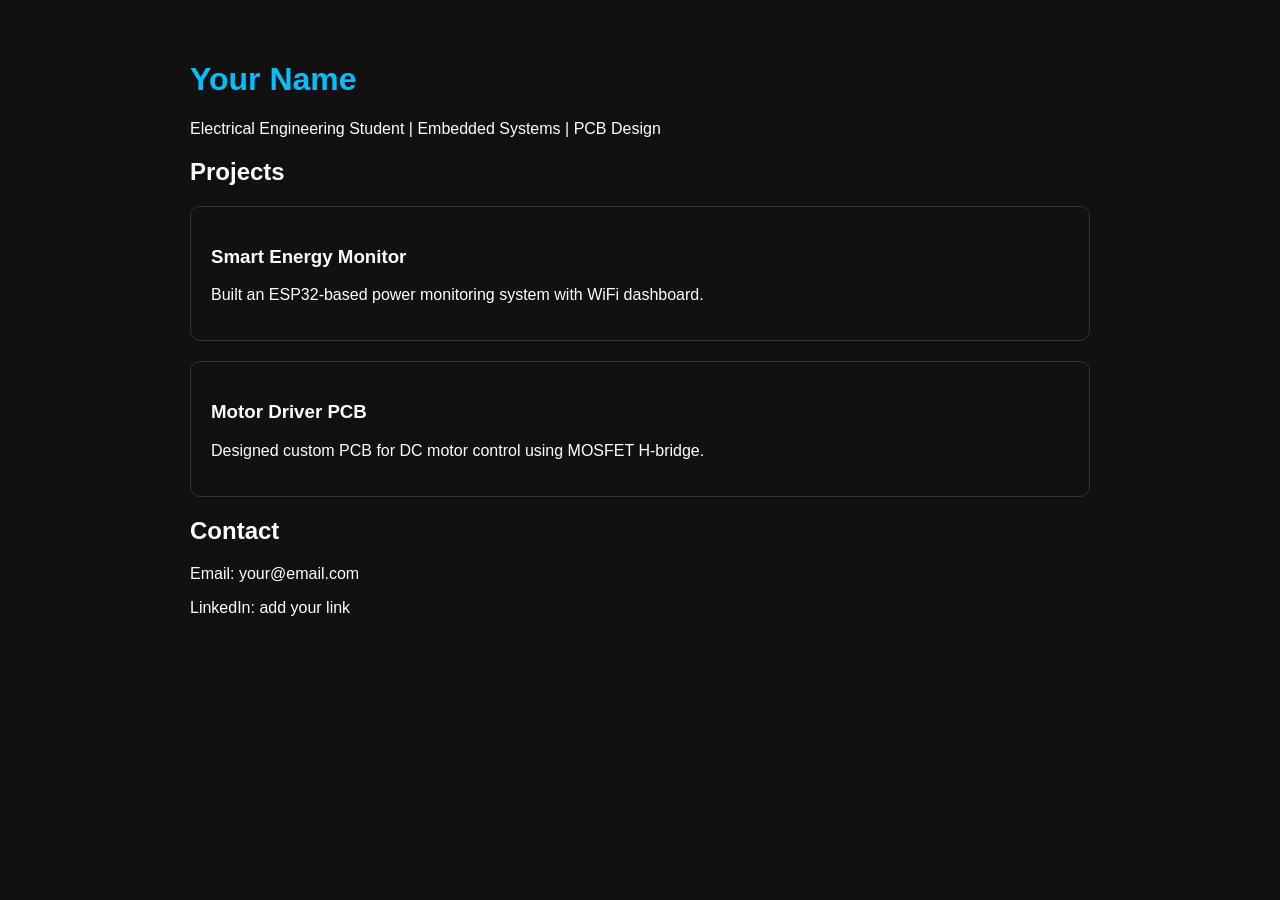
==== index.html @ 7320cc7b "Create index.html" ====
<!DOCTYPE html>
<html>
<head>
  <title>Your Name - Electrical Engineer</title>
  <style>
    body {
      font-family: Arial;
      max-width: 900px;
      margin: auto;
      padding: 40px;
      background: #111;
      color: white;
    }
    h1 { color: #00bfff; }
    .project {
      border: 1px solid #333;
      padding: 20px;
      margin: 20px 0;
      border-radius: 10px;
    }
    a { color: #00bfff; }
  </style>
</head>
<body>

<h1>Your Name</h1>
<p>Electrical Engineering Student | Embedded Systems | PCB Design</p>

<h2>Projects</h2>

<div class="project">
  <h3>Smart Energy Monitor</h3>
  <p>Built an ESP32-based power monitoring system with WiFi dashboard.</p>
</div>

<div class="project">
  <h3>Motor Driver PCB</h3>
  <p>Designed custom PCB for DC motor control using MOSFET H-bridge.</p>
</div>

<h2>Contact</h2>
<p>Email: your@email.com</p>
<p>LinkedIn: add your link</p>

</body>
</html>
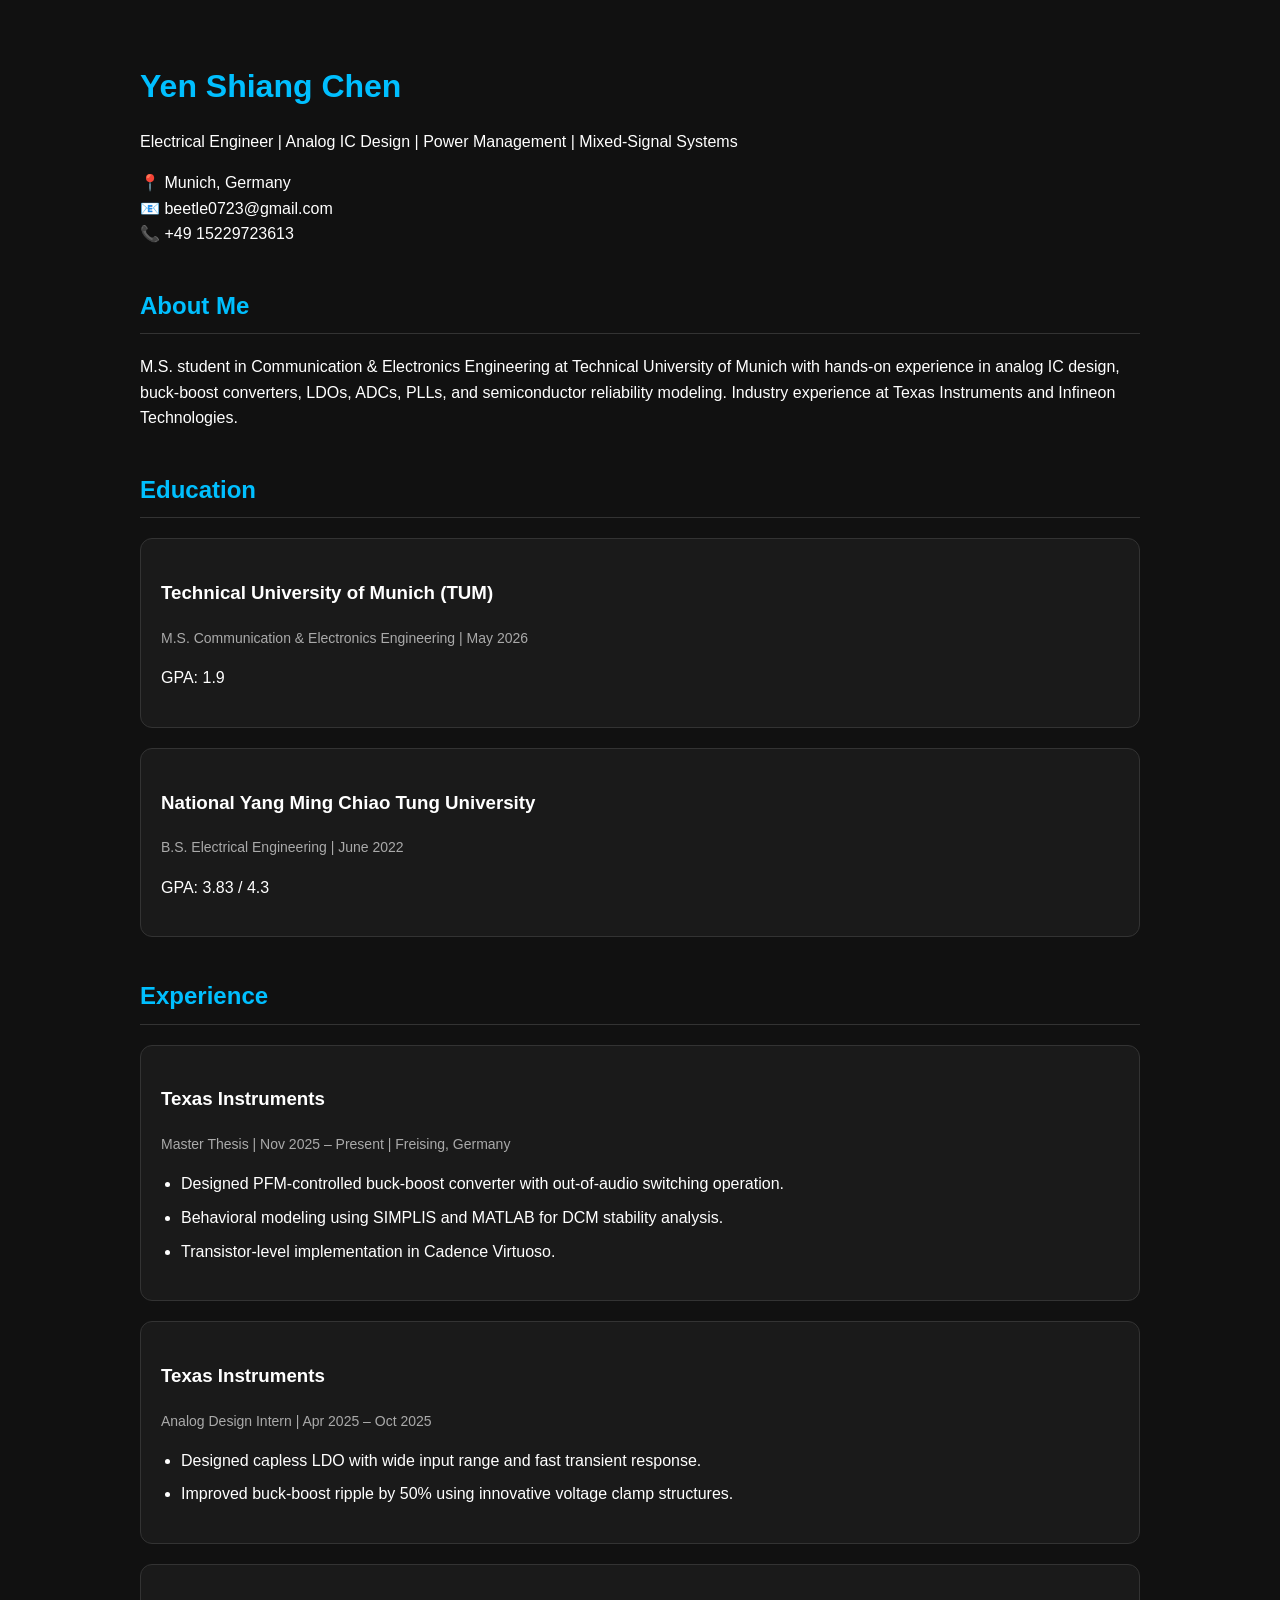
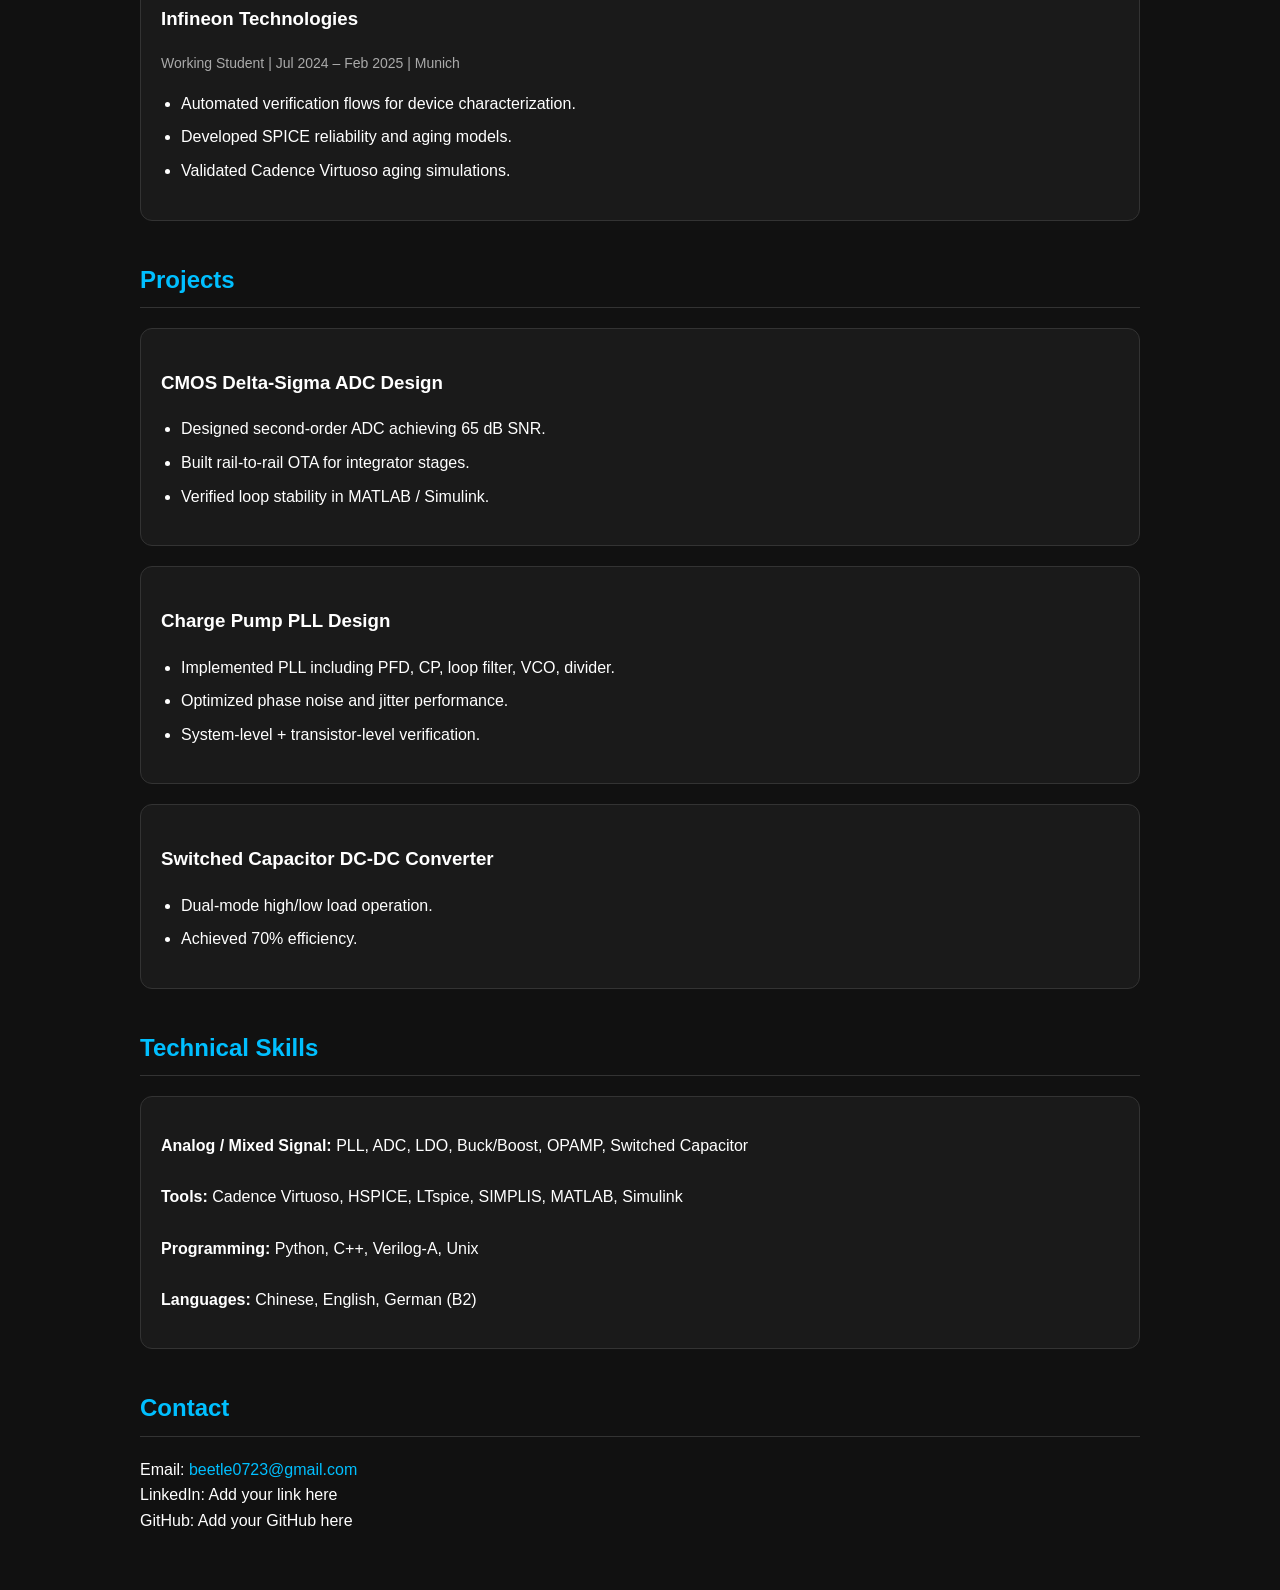
==== commit 1f07ca7b: "Update index.html" ====
--- a/index.html
+++ b/index.html
@@ -1,46 +1,174 @@
+
 <!DOCTYPE html>
-<html>
+<html lang="en">
 <head>
-  <title>Your Name - Electrical Engineer</title>
-  <style>
-    body {
-      font-family: Arial;
-      max-width: 900px;
-      margin: auto;
-      padding: 40px;
-      background: #111;
-      color: white;
-    }
-    h1 { color: #00bfff; }
-    .project {
-      border: 1px solid #333;
-      padding: 20px;
-      margin: 20px 0;
-      border-radius: 10px;
-    }
-    a { color: #00bfff; }
-  </style>
+<meta charset="UTF-8">
+<meta name="viewport" content="width=device-width, initial-scale=1.0">
+<title>Yen Shiang Chen - Electrical Engineer</title>
+
+<style>
+body {
+    font-family: Arial, sans-serif;
+    max-width: 1000px;
+    margin: auto;
+    padding: 40px;
+    background: #111;
+    color: white;
+    line-height: 1.6;
+}
+
+h1 {
+    color: #00bfff;
+    margin-bottom: 5px;
+}
+
+h2 {
+    color: #00bfff;
+    border-bottom: 1px solid #333;
+    padding-bottom: 8px;
+    margin-top: 40px;
+}
+
+a {
+    color: #00bfff;
+    text-decoration: none;
+}
+
+.card {
+    border: 1px solid #333;
+    padding: 20px;
+    margin-top: 20px;
+    border-radius: 12px;
+    background: #1a1a1a;
+}
+
+.small {
+    color: #aaa;
+    font-size: 14px;
+}
+
+ul {
+    padding-left: 20px;
+}
+
+li {
+    margin-bottom: 8px;
+}
+</style>
 </head>
+
 <body>
 
-<h1>Your Name</h1>
-<p>Electrical Engineering Student | Embedded Systems | PCB Design</p>
+<h1>Yen Shiang Chen</h1>
+<p>
+Electrical Engineer | Analog IC Design | Power Management | Mixed-Signal Systems
+</p>
+
+<p>
+📍 Munich, Germany <br>
+📧 beetle0723@gmail.com <br>
+📞 +49 15229723613
+</p>
+
+<h2>About Me</h2>
+<p>
+M.S. student in Communication & Electronics Engineering at Technical University of Munich with hands-on experience in analog IC design, buck-boost converters, LDOs, ADCs, PLLs, and semiconductor reliability modeling. Industry experience at Texas Instruments and Infineon Technologies.
+</p>
+
+<h2>Education</h2>
+
+<div class="card">
+<h3>Technical University of Munich (TUM)</h3>
+<p class="small">M.S. Communication & Electronics Engineering | May 2026</p>
+<p>GPA: 1.9</p>
+</div>
+
+<div class="card">
+<h3>National Yang Ming Chiao Tung University</h3>
+<p class="small">B.S. Electrical Engineering | June 2022</p>
+<p>GPA: 3.83 / 4.3</p>
+</div>
+
+<h2>Experience</h2>
+
+<div class="card">
+<h3>Texas Instruments</h3>
+<p class="small">Master Thesis | Nov 2025 – Present | Freising, Germany</p>
+<ul>
+<li>Designed PFM-controlled buck-boost converter with out-of-audio switching operation.</li>
+<li>Behavioral modeling using SIMPLIS and MATLAB for DCM stability analysis.</li>
+<li>Transistor-level implementation in Cadence Virtuoso.</li>
+</ul>
+</div>
+
+<div class="card">
+<h3>Texas Instruments</h3>
+<p class="small">Analog Design Intern | Apr 2025 – Oct 2025</p>
+<ul>
+<li>Designed capless LDO with wide input range and fast transient response.</li>
+<li>Improved buck-boost ripple by 50% using innovative voltage clamp structures.</li>
+</ul>
+</div>
+
+<div class="card">
+<h3>Infineon Technologies</h3>
+<p class="small">Working Student | Jul 2024 – Feb 2025 | Munich</p>
+<ul>
+<li>Automated verification flows for device characterization.</li>
+<li>Developed SPICE reliability and aging models.</li>
+<li>Validated Cadence Virtuoso aging simulations.</li>
+</ul>
+</div>
 
 <h2>Projects</h2>
 
-<div class="project">
-  <h3>Smart Energy Monitor</h3>
-  <p>Built an ESP32-based power monitoring system with WiFi dashboard.</p>
+<div class="card">
+<h3>CMOS Delta-Sigma ADC Design</h3>
+<ul>
+<li>Designed second-order ADC achieving 65 dB SNR.</li>
+<li>Built rail-to-rail OTA for integrator stages.</li>
+<li>Verified loop stability in MATLAB / Simulink.</li>
+</ul>
 </div>
 
-<div class="project">
-  <h3>Motor Driver PCB</h3>
-  <p>Designed custom PCB for DC motor control using MOSFET H-bridge.</p>
+<div class="card">
+<h3>Charge Pump PLL Design</h3>
+<ul>
+<li>Implemented PLL including PFD, CP, loop filter, VCO, divider.</li>
+<li>Optimized phase noise and jitter performance.</li>
+<li>System-level + transistor-level verification.</li>
+</ul>
+</div>
+
+<div class="card">
+<h3>Switched Capacitor DC-DC Converter</h3>
+<ul>
+<li>Dual-mode high/low load operation.</li>
+<li>Achieved 70% efficiency.</li>
+</ul>
+</div>
+
+<h2>Technical Skills</h2>
+
+<div class="card">
+<p>
+<b>Analog / Mixed Signal:</b> PLL, ADC, LDO, Buck/Boost, OPAMP, Switched Capacitor<br><br>
+
+<b>Tools:</b> Cadence Virtuoso, HSPICE, LTspice, SIMPLIS, MATLAB, Simulink<br><br>
+
+<b>Programming:</b> Python, C++, Verilog-A, Unix<br><br>
+
+<b>Languages:</b> Chinese, English, German (B2)
+</p>
 </div>
 
 <h2>Contact</h2>
-<p>Email: your@email.com</p>
-<p>LinkedIn: add your link</p>
+
+<p>
+Email: <a href="mailto:beetle0723@gmail.com">beetle0723@gmail.com</a><br>
+LinkedIn: Add your link here<br>
+GitHub: Add your GitHub here
+</p>
 
 </body>
 </html>
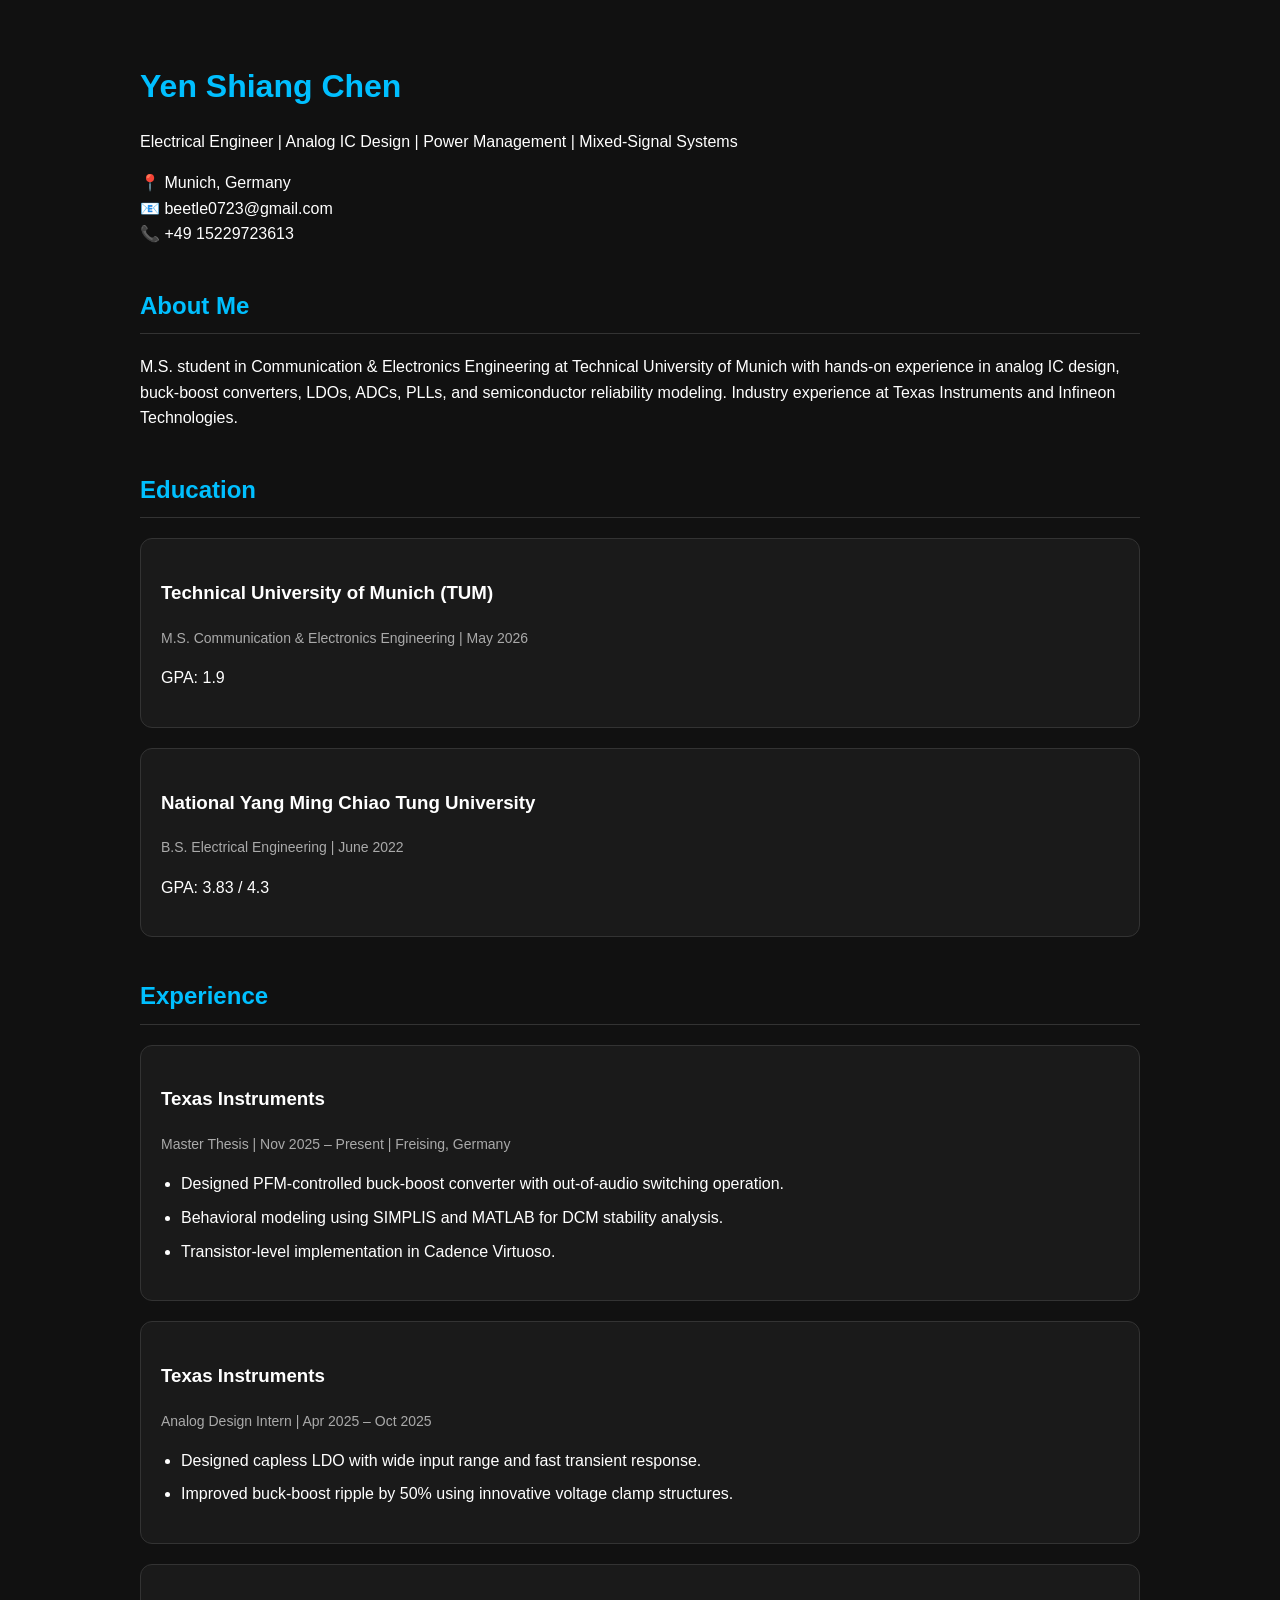
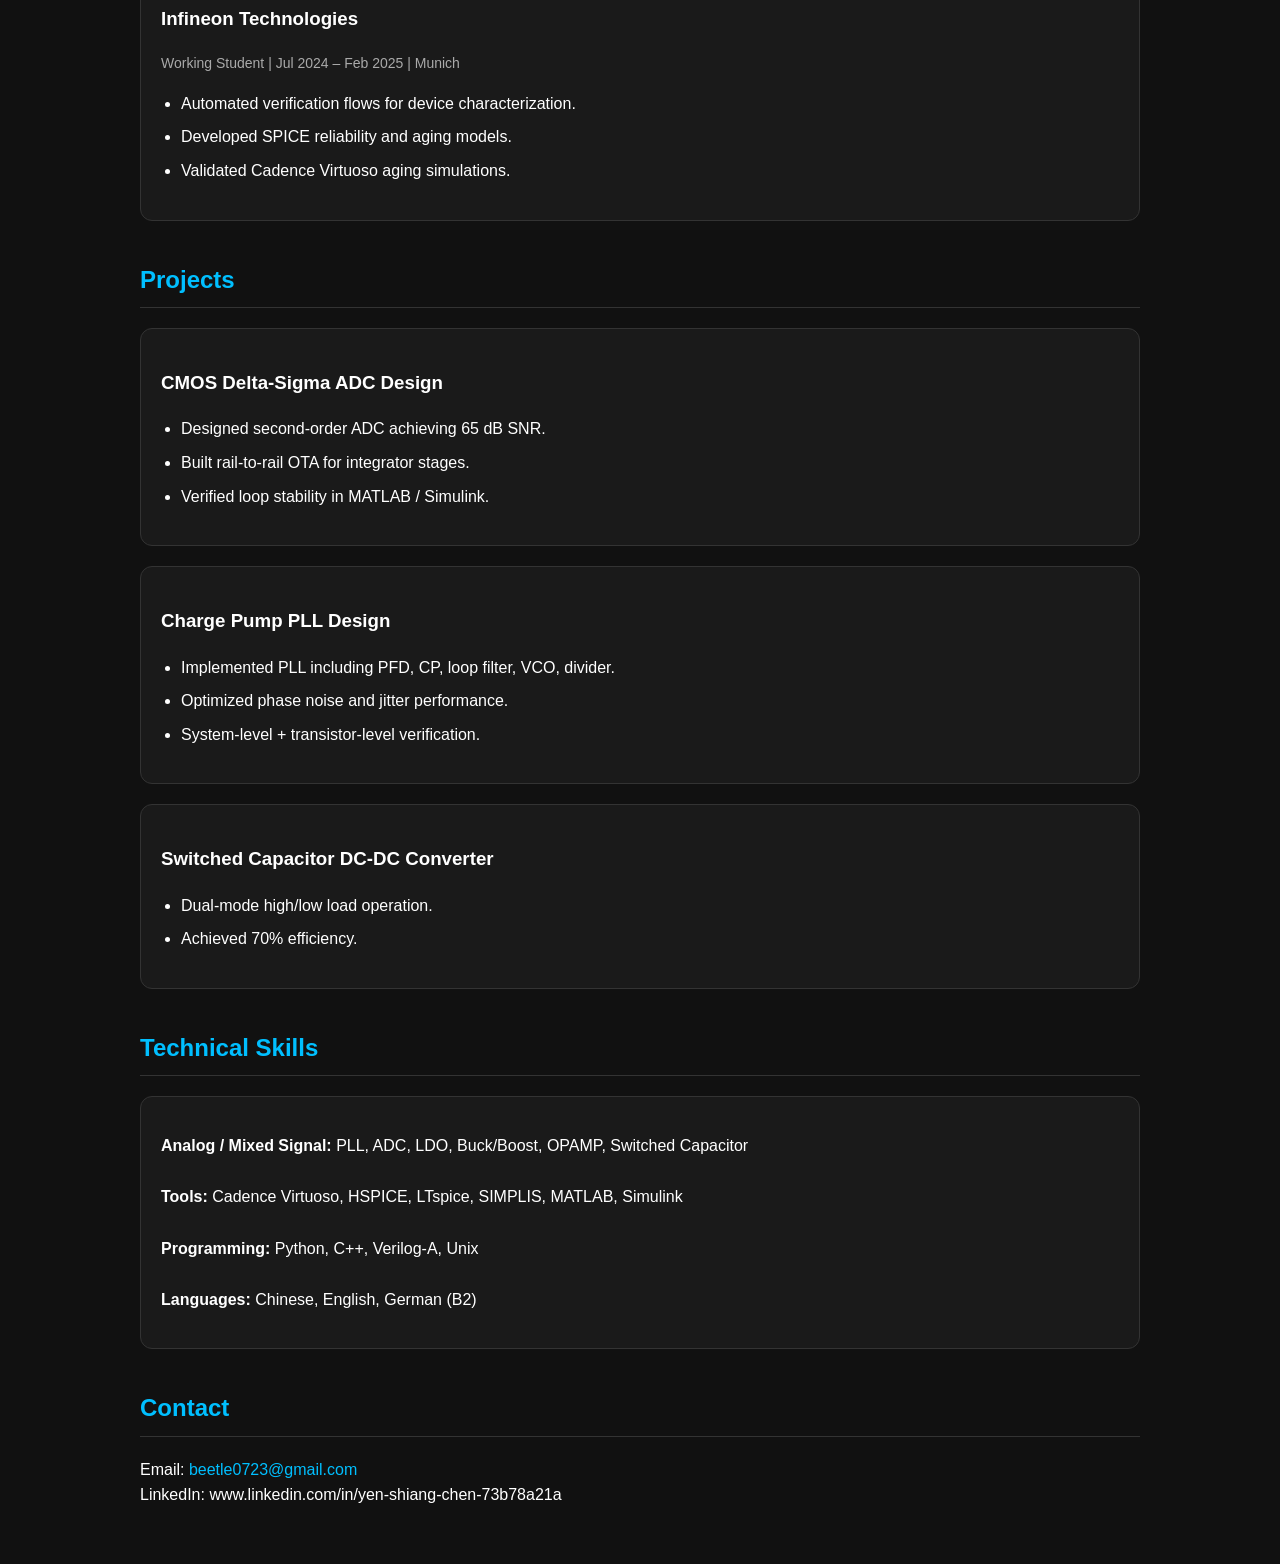
==== commit 541af400: "Update index.html" ====
--- a/index.html
+++ b/index.html
@@ -166,8 +166,7 @@
 
 <p>
 Email: <a href="mailto:beetle0723@gmail.com">beetle0723@gmail.com</a><br>
-LinkedIn: Add your link here<br>
-GitHub: Add your GitHub here
+LinkedIn: www.linkedin.com/in/yen-shiang-chen-73b78a21a<br>
 </p>
 
 </body>
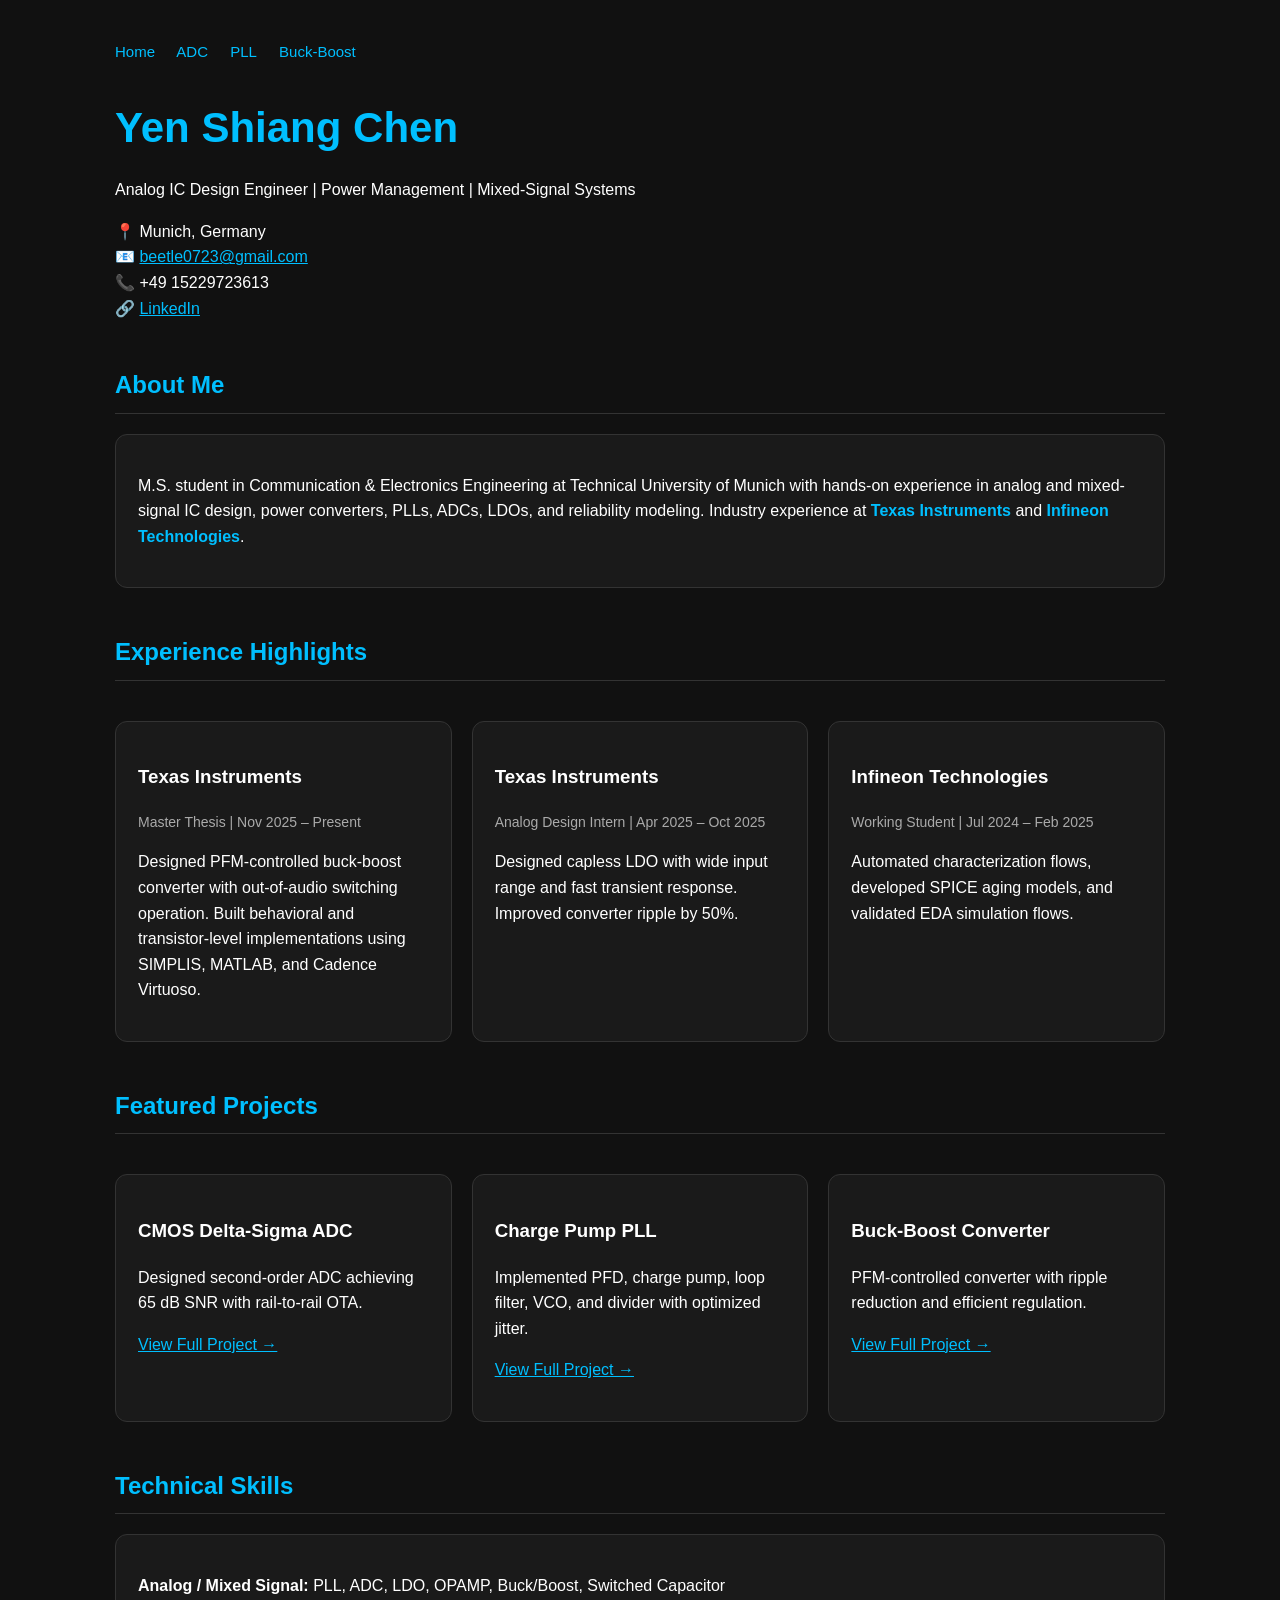
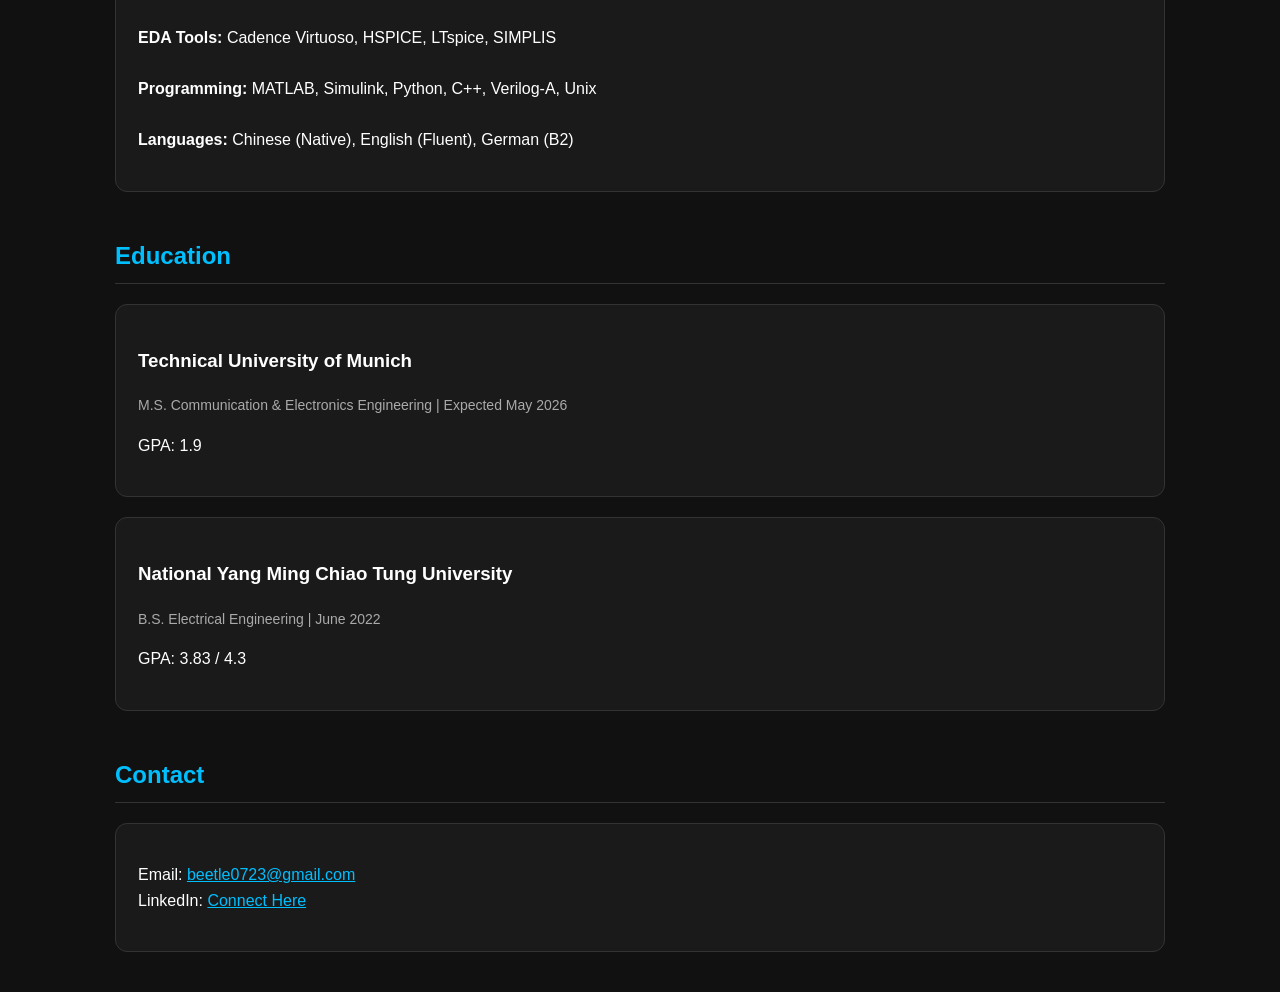
==== commit de44ecaa: "Update index.html" ====
--- a/index.html
+++ b/index.html
@@ -1,85 +1,184 @@
-
 <!DOCTYPE html>
 <html lang="en">
 <head>
 <meta charset="UTF-8">
 <meta name="viewport" content="width=device-width, initial-scale=1.0">
-<title>Yen Shiang Chen - Electrical Engineer</title>
+<title>Yen Shiang Chen | Analog IC Design Engineer</title>
 
 <style>
-body {
+body{
     font-family: Arial, sans-serif;
-    max-width: 1000px;
-    margin: auto;
-    padding: 40px;
-    background: #111;
-    color: white;
-    line-height: 1.6;
-}
-
-h1 {
-    color: #00bfff;
-    margin-bottom: 5px;
-}
-
-h2 {
-    color: #00bfff;
-    border-bottom: 1px solid #333;
-    padding-bottom: 8px;
-    margin-top: 40px;
-}
-
-a {
-    color: #00bfff;
-    text-decoration: none;
-}
-
-.card {
-    border: 1px solid #333;
-    padding: 20px;
-    margin-top: 20px;
-    border-radius: 12px;
-    background: #1a1a1a;
-}
-
-.small {
-    color: #aaa;
-    font-size: 14px;
-}
-
-ul {
-    padding-left: 20px;
-}
-
-li {
-    margin-bottom: 8px;
+    max-width: 1050px;
+    margin:auto;
+    padding:40px;
+    background:#111;
+    color:white;
+    line-height:1.6;
+}
+
+nav{
+    margin-bottom:30px;
+    font-size:15px;
+}
+
+nav a{
+    color:#00bfff;
+    text-decoration:none;
+    margin-right:18px;
+}
+
+h1{
+    color:#00bfff;
+    margin-bottom:5px;
+    font-size:42px;
+}
+
+h2{
+    color:#00bfff;
+    border-bottom:1px solid #333;
+    padding-bottom:8px;
+    margin-top:45px;
+}
+
+.card{
+    border:1px solid #333;
+    background:#1a1a1a;
+    padding:22px;
+    border-radius:12px;
+    margin-top:20px;
+}
+
+.small{
+    color:#aaa;
+    font-size:14px;
+}
+
+a{
+    color:#00bfff;
+}
+
+.grid{
+    display:grid;
+    grid-template-columns:repeat(auto-fit,minmax(280px,1fr));
+    gap:20px;
+}
+
+.highlight{
+    color:#00bfff;
+    font-weight:bold;
 }
 </style>
 </head>
 
 <body>
 
+<nav>
+<a href="index.html">Home</a>
+<a href="adc.html">ADC</a>
+<a href="pll.html">PLL</a>
+<a href="buckboost.html">Buck-Boost</a>
+</nav>
+
 <h1>Yen Shiang Chen</h1>
-<p>
-Electrical Engineer | Analog IC Design | Power Management | Mixed-Signal Systems
+
+<p>
+Analog IC Design Engineer | Power Management | Mixed-Signal Systems
 </p>
 
 <p>
 📍 Munich, Germany <br>
-📧 beetle0723@gmail.com <br>
-📞 +49 15229723613
+📧 <a href="mailto:beetle0723@gmail.com">beetle0723@gmail.com</a><br>
+📞 +49 15229723613 <br>
+🔗 <a href="https://www.linkedin.com/in/yen-shiang-chen-73b78a21a" target="_blank">LinkedIn</a>
 </p>
 
 <h2>About Me</h2>
-<p>
-M.S. student in Communication & Electronics Engineering at Technical University of Munich with hands-on experience in analog IC design, buck-boost converters, LDOs, ADCs, PLLs, and semiconductor reliability modeling. Industry experience at Texas Instruments and Infineon Technologies.
-</p>
+
+<div class="card">
+<p>
+M.S. student in Communication & Electronics Engineering at Technical University of Munich with hands-on experience in analog and mixed-signal IC design, power converters, PLLs, ADCs, LDOs, and reliability modeling. Industry experience at <span class="highlight">Texas Instruments</span> and <span class="highlight">Infineon Technologies</span>.
+</p>
+</div>
+
+<h2>Experience Highlights</h2>
+
+<div class="grid">
+
+<div class="card">
+<h3>Texas Instruments</h3>
+<p class="small">Master Thesis | Nov 2025 – Present</p>
+<p>
+Designed PFM-controlled buck-boost converter with out-of-audio switching operation. Built behavioral and transistor-level implementations using SIMPLIS, MATLAB, and Cadence Virtuoso.
+</p>
+</div>
+
+<div class="card">
+<h3>Texas Instruments</h3>
+<p class="small">Analog Design Intern | Apr 2025 – Oct 2025</p>
+<p>
+Designed capless LDO with wide input range and fast transient response. Improved converter ripple by 50%.
+</p>
+</div>
+
+<div class="card">
+<h3>Infineon Technologies</h3>
+<p class="small">Working Student | Jul 2024 – Feb 2025</p>
+<p>
+Automated characterization flows, developed SPICE aging models, and validated EDA simulation flows.
+</p>
+</div>
+
+</div>
+
+<h2>Featured Projects</h2>
+
+<div class="grid">
+
+<div class="card">
+<h3>CMOS Delta-Sigma ADC</h3>
+<p>
+Designed second-order ADC achieving 65 dB SNR with rail-to-rail OTA.
+</p>
+<p><a href="adc.html">View Full Project →</a></p>
+</div>
+
+<div class="card">
+<h3>Charge Pump PLL</h3>
+<p>
+Implemented PFD, charge pump, loop filter, VCO, and divider with optimized jitter.
+</p>
+<p><a href="pll.html">View Full Project →</a></p>
+</div>
+
+<div class="card">
+<h3>Buck-Boost Converter</h3>
+<p>
+PFM-controlled converter with ripple reduction and efficient regulation.
+</p>
+<p><a href="buckboost.html">View Full Project →</a></p>
+</div>
+
+</div>
+
+<h2>Technical Skills</h2>
+
+<div class="card">
+<p>
+<b>Analog / Mixed Signal:</b> PLL, ADC, LDO, OPAMP, Buck/Boost, Switched Capacitor<br><br>
+
+<b>EDA Tools:</b> Cadence Virtuoso, HSPICE, LTspice, SIMPLIS<br><br>
+
+<b>Programming:</b> MATLAB, Simulink, Python, C++, Verilog-A, Unix<br><br>
+
+<b>Languages:</b> Chinese (Native), English (Fluent), German (B2)
+</p>
+</div>
 
 <h2>Education</h2>
 
 <div class="card">
-<h3>Technical University of Munich (TUM)</h3>
-<p class="small">M.S. Communication & Electronics Engineering | May 2026</p>
+<h3>Technical University of Munich</h3>
+<p class="small">M.S. Communication & Electronics Engineering | Expected May 2026</p>
 <p>GPA: 1.9</p>
 </div>
 
@@ -89,85 +188,14 @@
 <p>GPA: 3.83 / 4.3</p>
 </div>
 
-<h2>Experience</h2>
-
-<div class="card">
-<h3>Texas Instruments</h3>
-<p class="small">Master Thesis | Nov 2025 – Present | Freising, Germany</p>
-<ul>
-<li>Designed PFM-controlled buck-boost converter with out-of-audio switching operation.</li>
-<li>Behavioral modeling using SIMPLIS and MATLAB for DCM stability analysis.</li>
-<li>Transistor-level implementation in Cadence Virtuoso.</li>
-</ul>
-</div>
-
-<div class="card">
-<h3>Texas Instruments</h3>
-<p class="small">Analog Design Intern | Apr 2025 – Oct 2025</p>
-<ul>
-<li>Designed capless LDO with wide input range and fast transient response.</li>
-<li>Improved buck-boost ripple by 50% using innovative voltage clamp structures.</li>
-</ul>
-</div>
-
-<div class="card">
-<h3>Infineon Technologies</h3>
-<p class="small">Working Student | Jul 2024 – Feb 2025 | Munich</p>
-<ul>
-<li>Automated verification flows for device characterization.</li>
-<li>Developed SPICE reliability and aging models.</li>
-<li>Validated Cadence Virtuoso aging simulations.</li>
-</ul>
-</div>
-
-<h2>Projects</h2>
-
-<div class="card">
-<h3>CMOS Delta-Sigma ADC Design</h3>
-<ul>
-<li>Designed second-order ADC achieving 65 dB SNR.</li>
-<li>Built rail-to-rail OTA for integrator stages.</li>
-<li>Verified loop stability in MATLAB / Simulink.</li>
-</ul>
-</div>
-
-<div class="card">
-<h3>Charge Pump PLL Design</h3>
-<ul>
-<li>Implemented PLL including PFD, CP, loop filter, VCO, divider.</li>
-<li>Optimized phase noise and jitter performance.</li>
-<li>System-level + transistor-level verification.</li>
-</ul>
-</div>
-
-<div class="card">
-<h3>Switched Capacitor DC-DC Converter</h3>
-<ul>
-<li>Dual-mode high/low load operation.</li>
-<li>Achieved 70% efficiency.</li>
-</ul>
-</div>
-
-<h2>Technical Skills</h2>
-
-<div class="card">
-<p>
-<b>Analog / Mixed Signal:</b> PLL, ADC, LDO, Buck/Boost, OPAMP, Switched Capacitor<br><br>
-
-<b>Tools:</b> Cadence Virtuoso, HSPICE, LTspice, SIMPLIS, MATLAB, Simulink<br><br>
-
-<b>Programming:</b> Python, C++, Verilog-A, Unix<br><br>
-
-<b>Languages:</b> Chinese, English, German (B2)
-</p>
-</div>
-
 <h2>Contact</h2>
 
+<div class="card">
 <p>
 Email: <a href="mailto:beetle0723@gmail.com">beetle0723@gmail.com</a><br>
-LinkedIn: www.linkedin.com/in/yen-shiang-chen-73b78a21a<br>
-</p>
+LinkedIn: <a href="https://www.linkedin.com/in/yen-shiang-chen-73b78a21a" target="_blank">Connect Here</a>
+</p>
+</div>
 
 </body>
 </html>
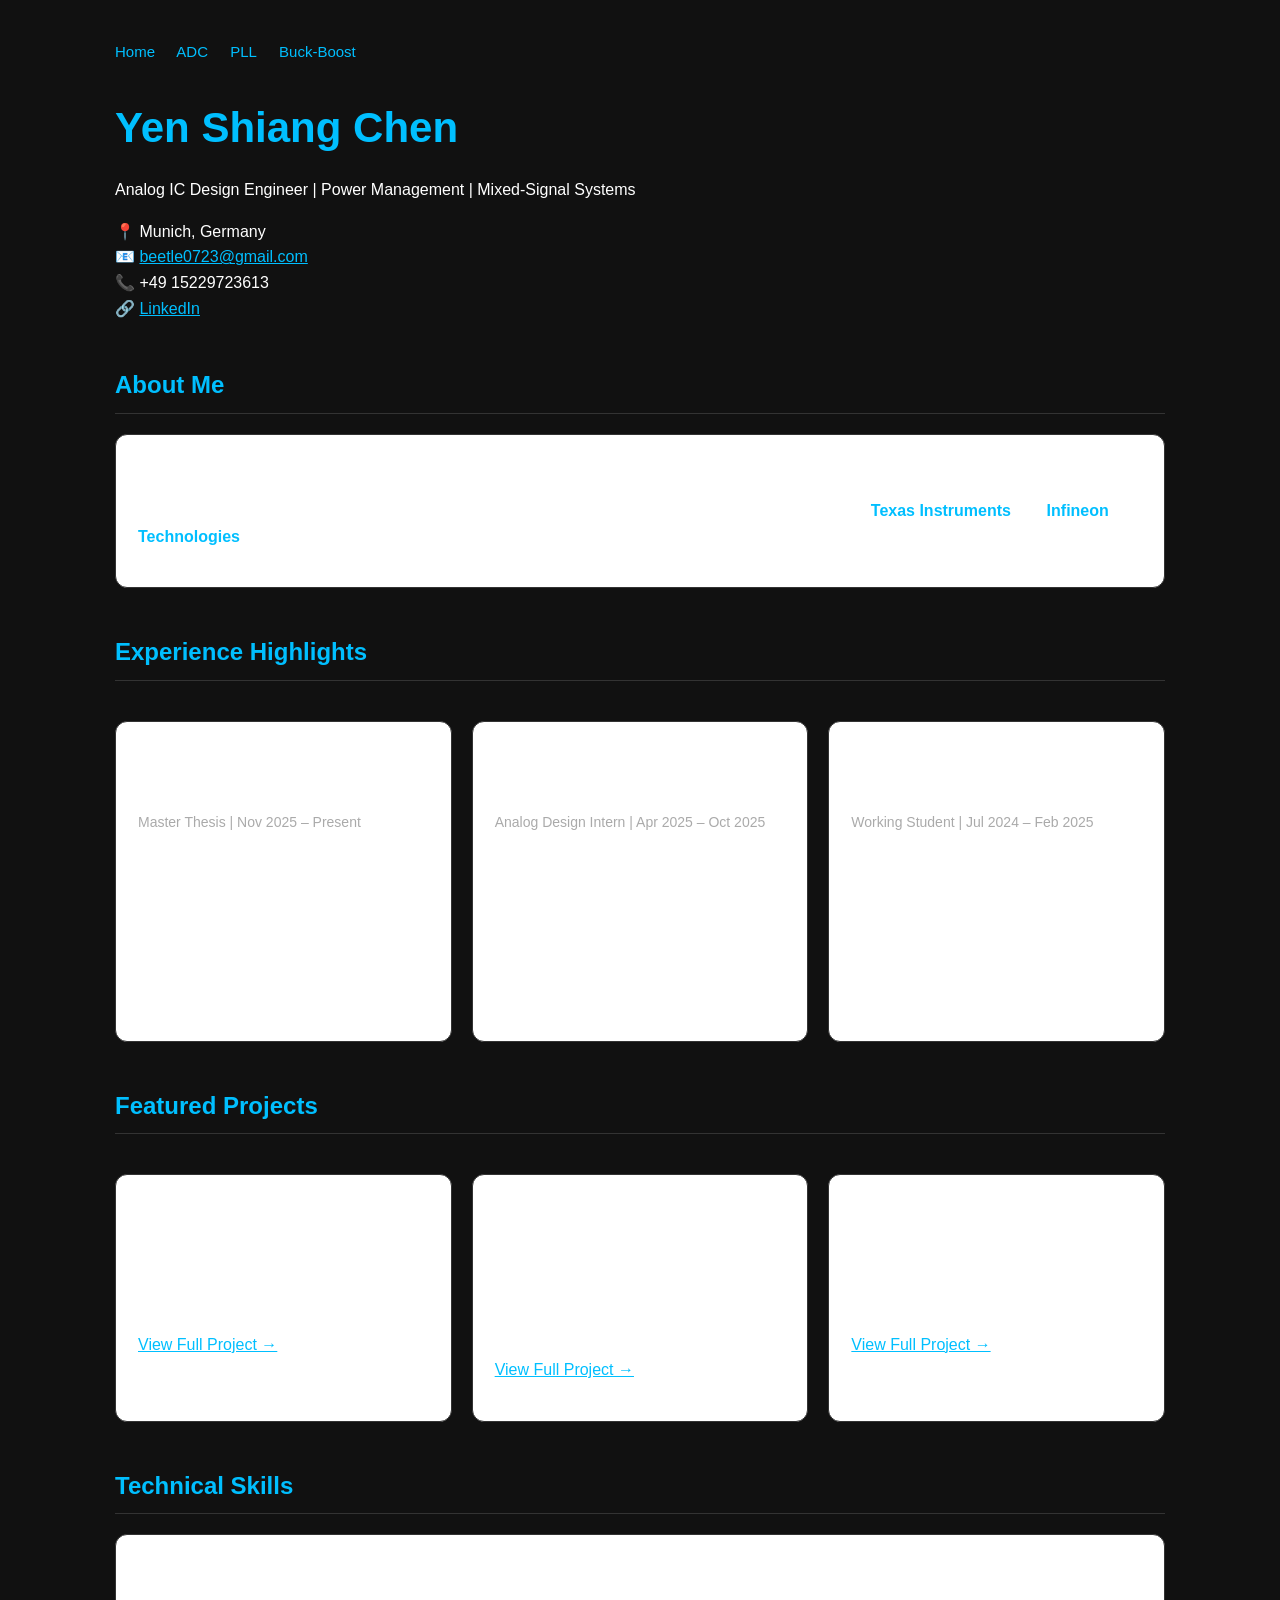
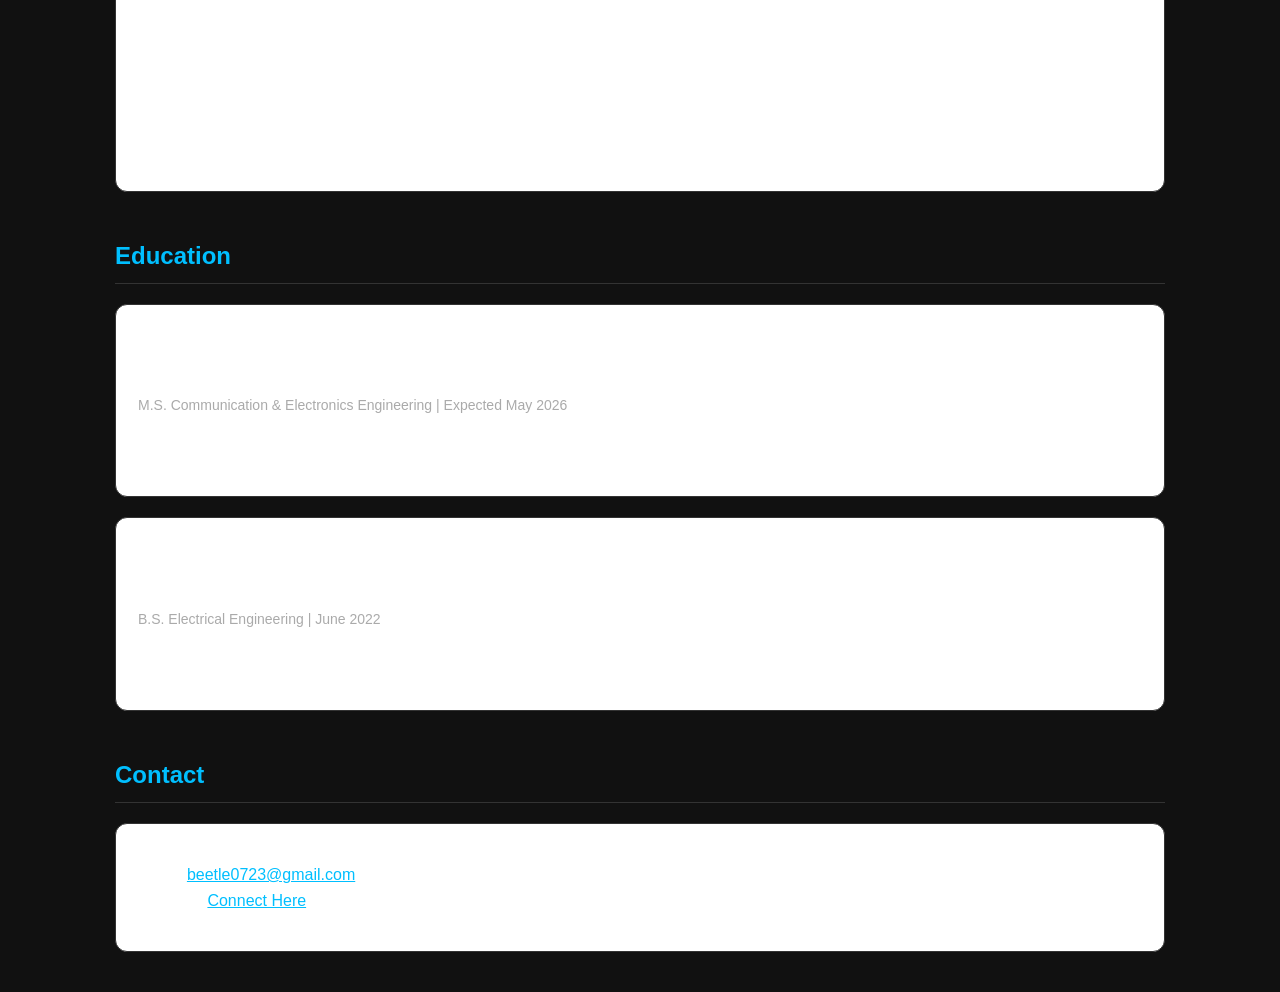
==== commit 12d8bb6b: "Update index.html" ====
--- a/index.html
+++ b/index.html
@@ -42,7 +42,7 @@
 
 .card{
     border:1px solid #333;
-    background:#1a1a1a;
+    background:#FFFFFF;
     padding:22px;
     border-radius:12px;
     margin-top:20px;
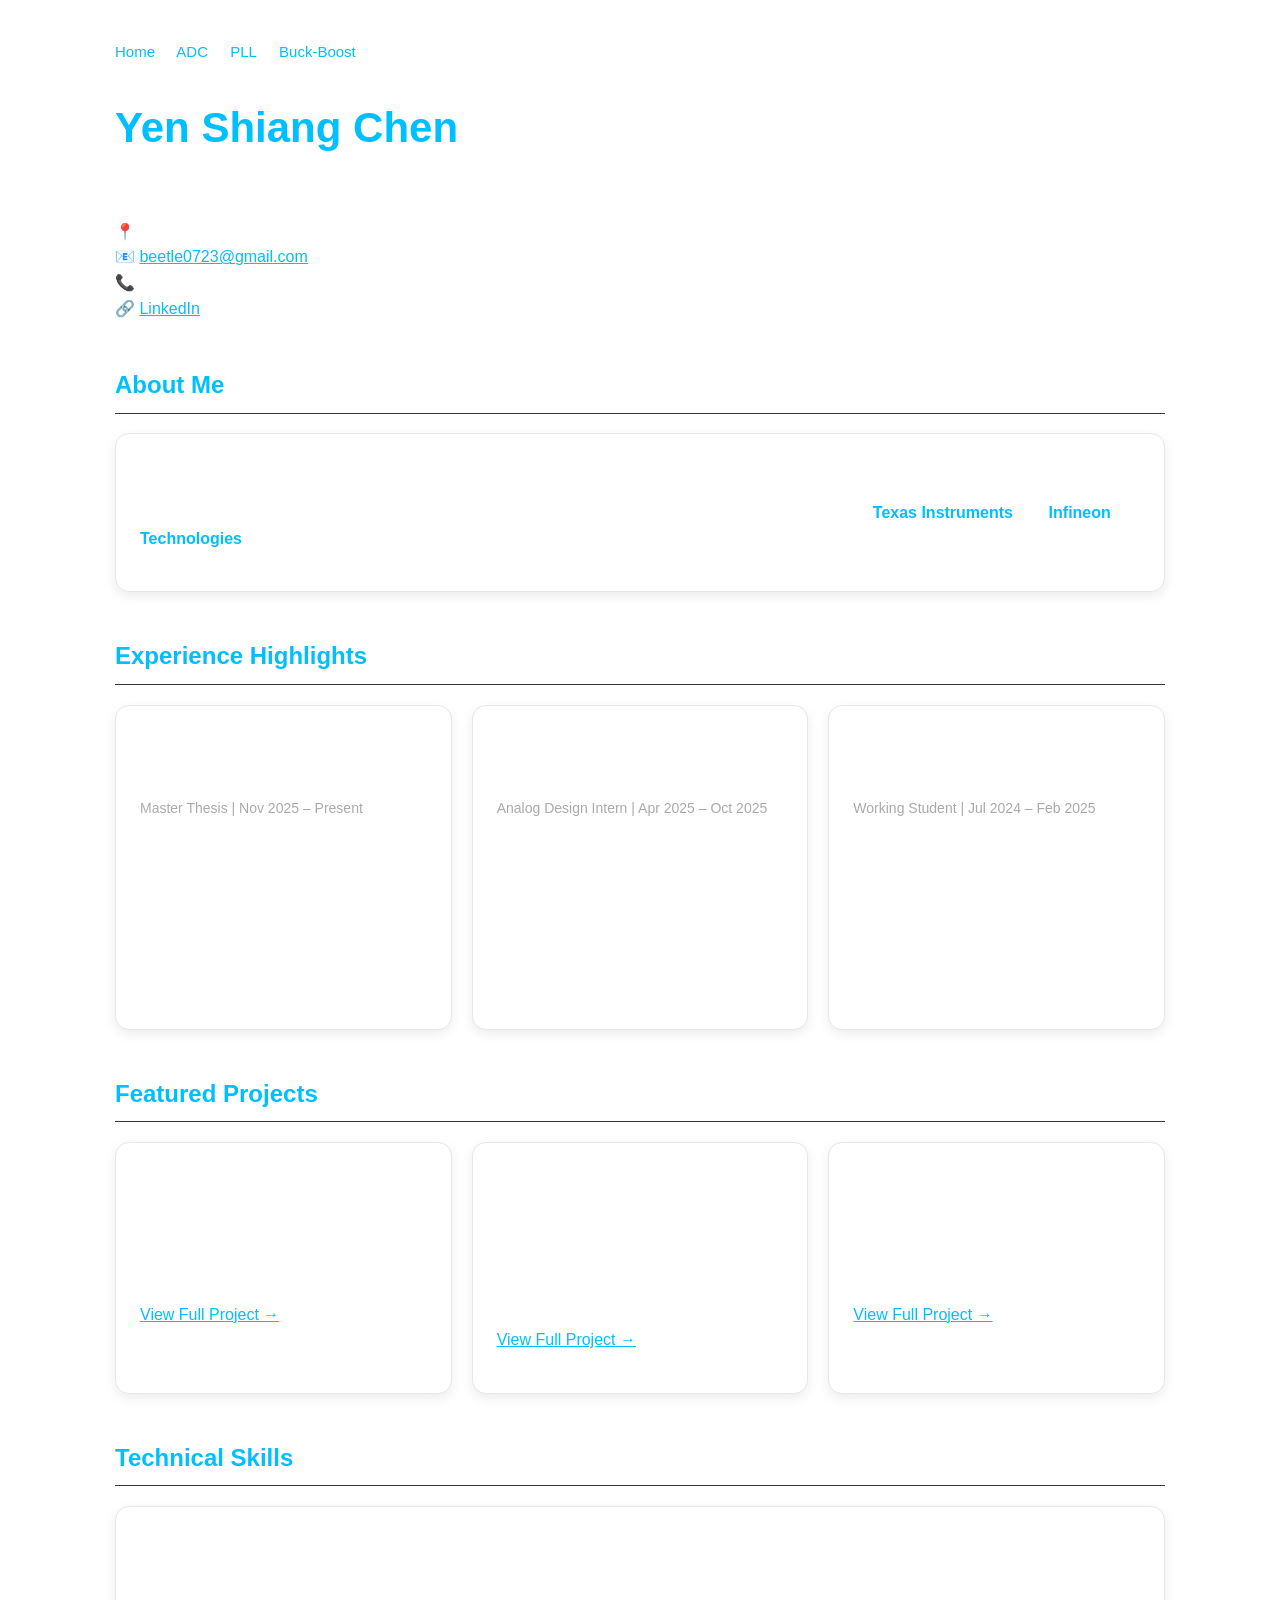
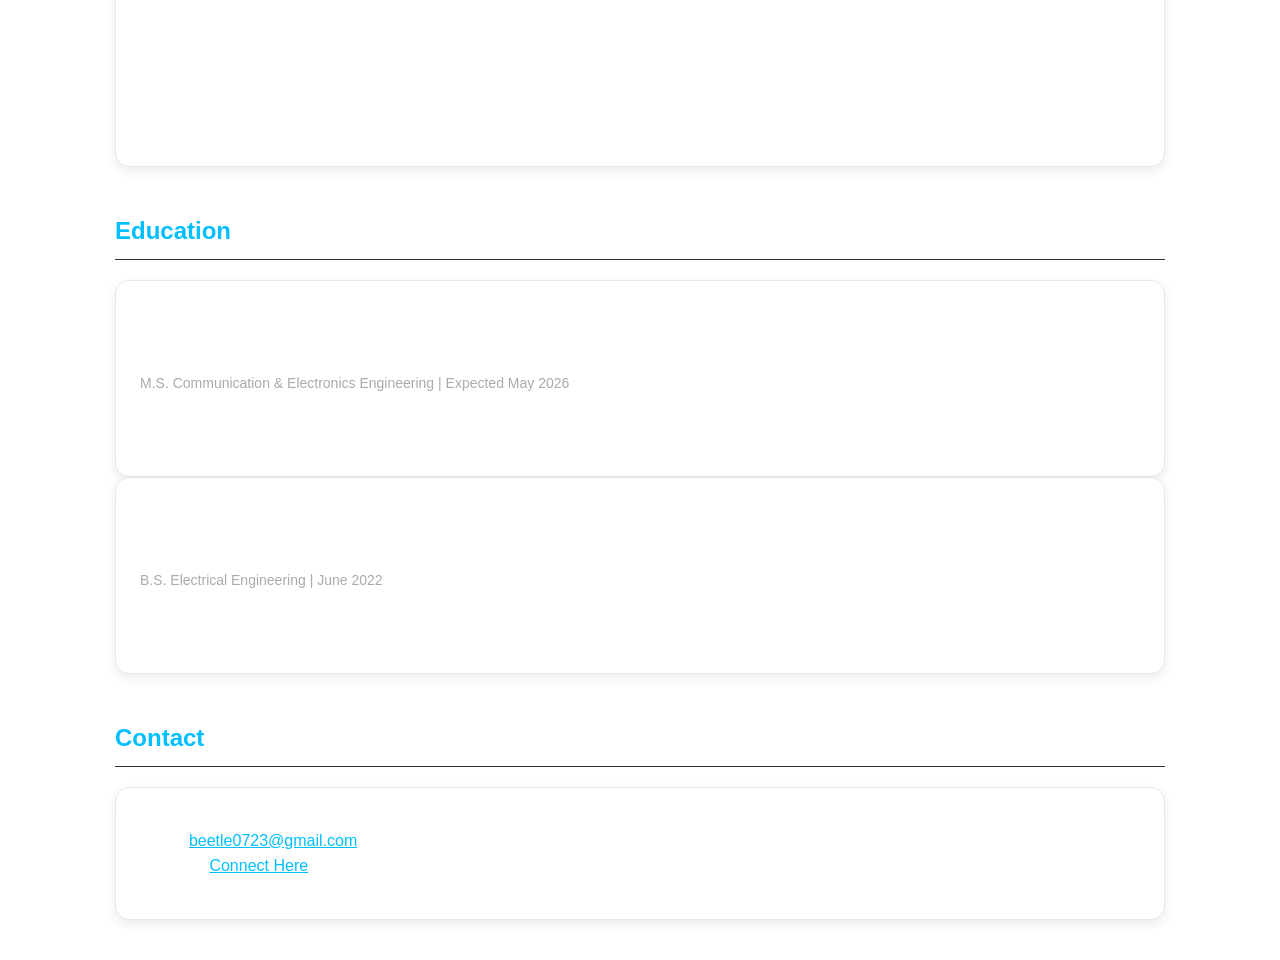
==== commit 0675e662: "Update index.html" ====
--- a/index.html
+++ b/index.html
@@ -11,7 +11,7 @@
     max-width: 1050px;
     margin:auto;
     padding:40px;
-    background:#111;
+    background: white;
     color:white;
     line-height:1.6;
 }
@@ -41,11 +41,11 @@
 }
 
 .card{
-    border:1px solid #333;
-    background:#FFFFFF;
-    padding:22px;
-    border-radius:12px;
-    margin-top:20px;
+    background: #ffffff;
+    border: 1px solid #e5e7eb;
+    border-radius: 14px;
+    padding: 24px;
+    box-shadow: 0 4px 12px rgba(0,0,0,0.08);
 }
 
 .small{
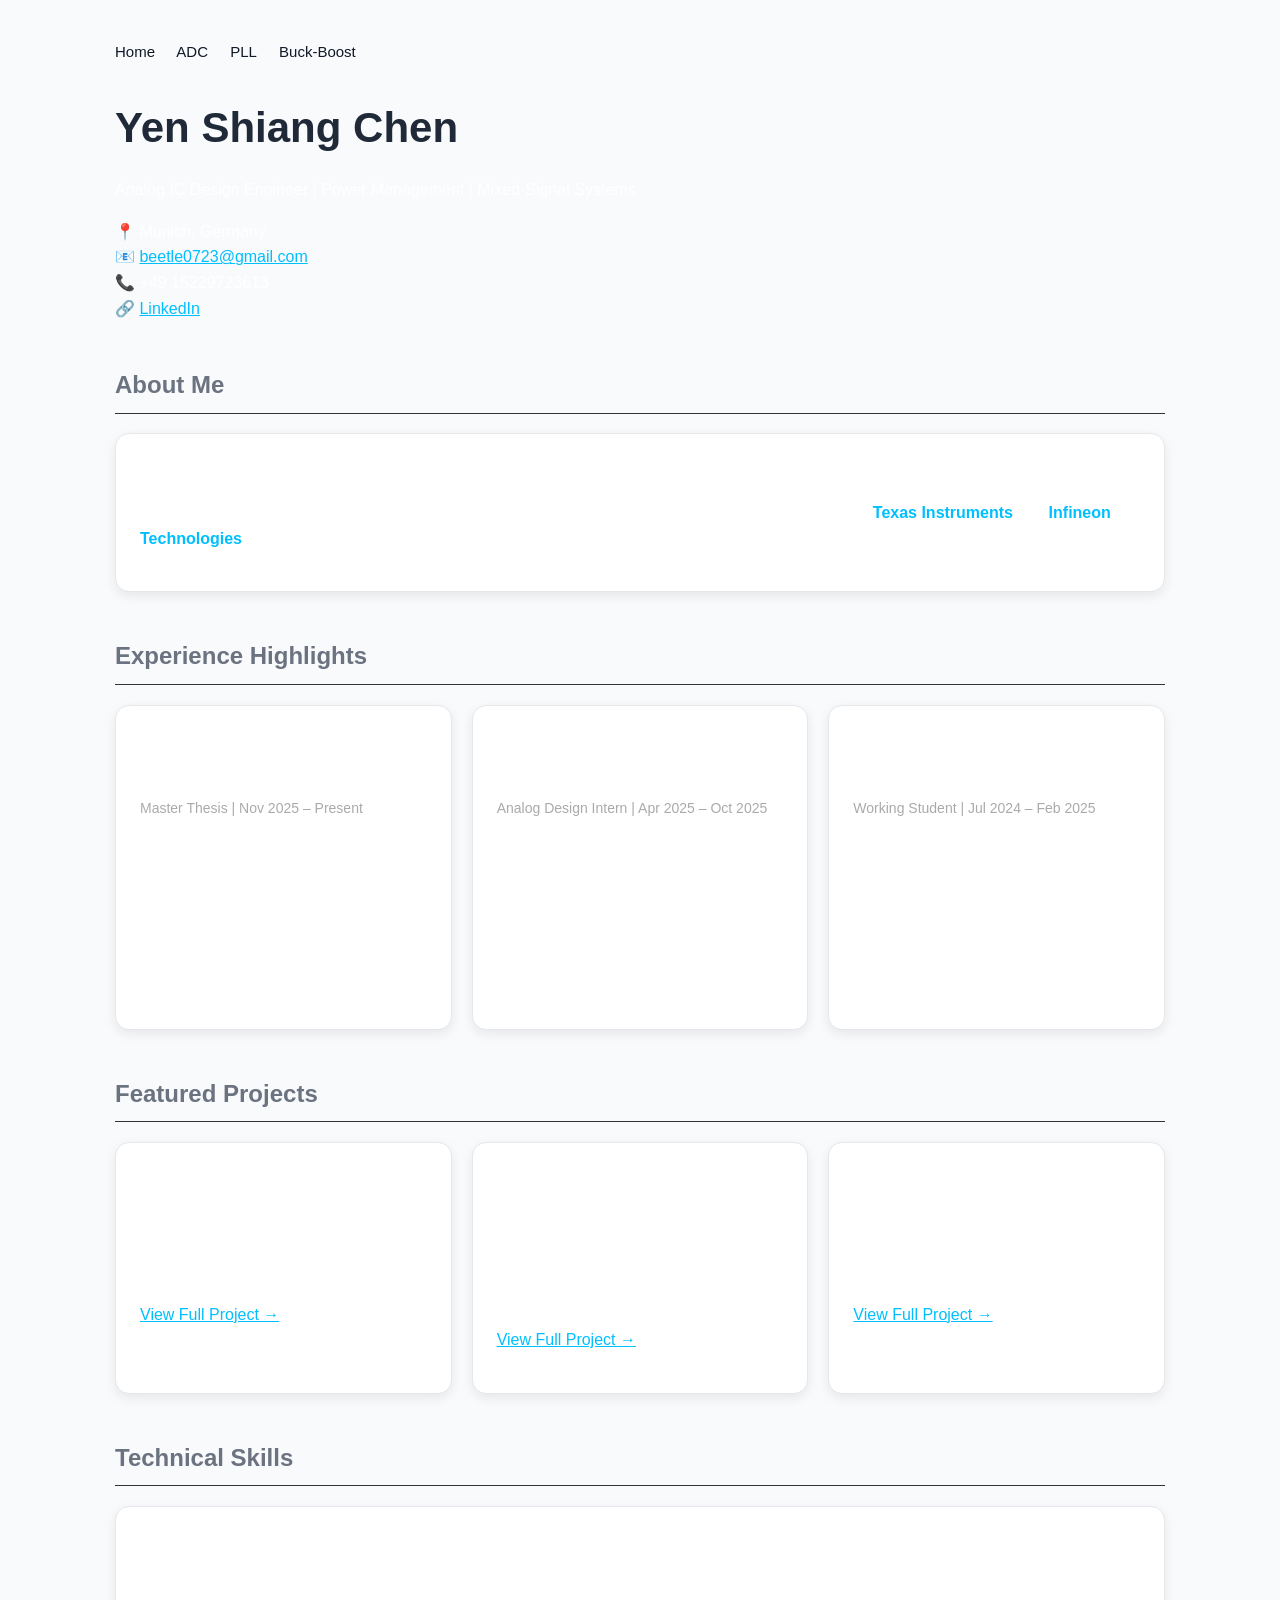
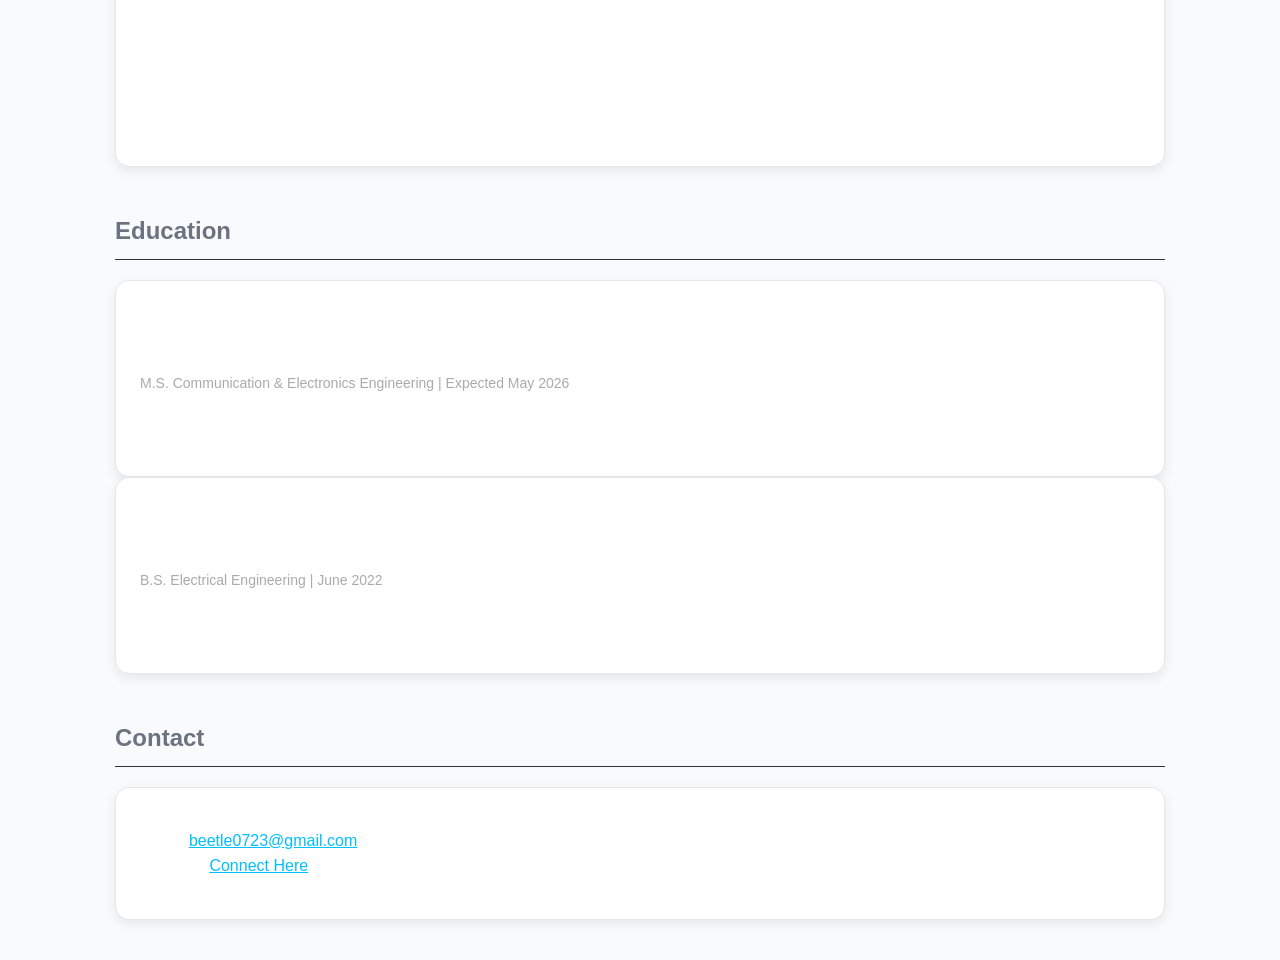
==== commit c97726aa: "Update index.html" ====
--- a/index.html
+++ b/index.html
@@ -7,11 +7,11 @@
 
 <style>
 body{
-    font-family: Arial, sans-serif;
+    font-family: "Inter", Arial, sans-serif;
     max-width: 1050px;
     margin:auto;
     padding:40px;
-    background: white;
+    background: #F8FAFC;
     color:white;
     line-height:1.6;
 }
@@ -22,19 +22,19 @@
 }
 
 nav a{
-    color:#00bfff;
+    color: #111827;
     text-decoration:none;
     margin-right:18px;
 }
 
 h1{
-    color:#00bfff;
+    color: #1F2937;
     margin-bottom:5px;
     font-size:42px;
 }
 
 h2{
-    color:#00bfff;
+    color: #6B7280;
     border-bottom:1px solid #333;
     padding-bottom:8px;
     margin-top:45px;
